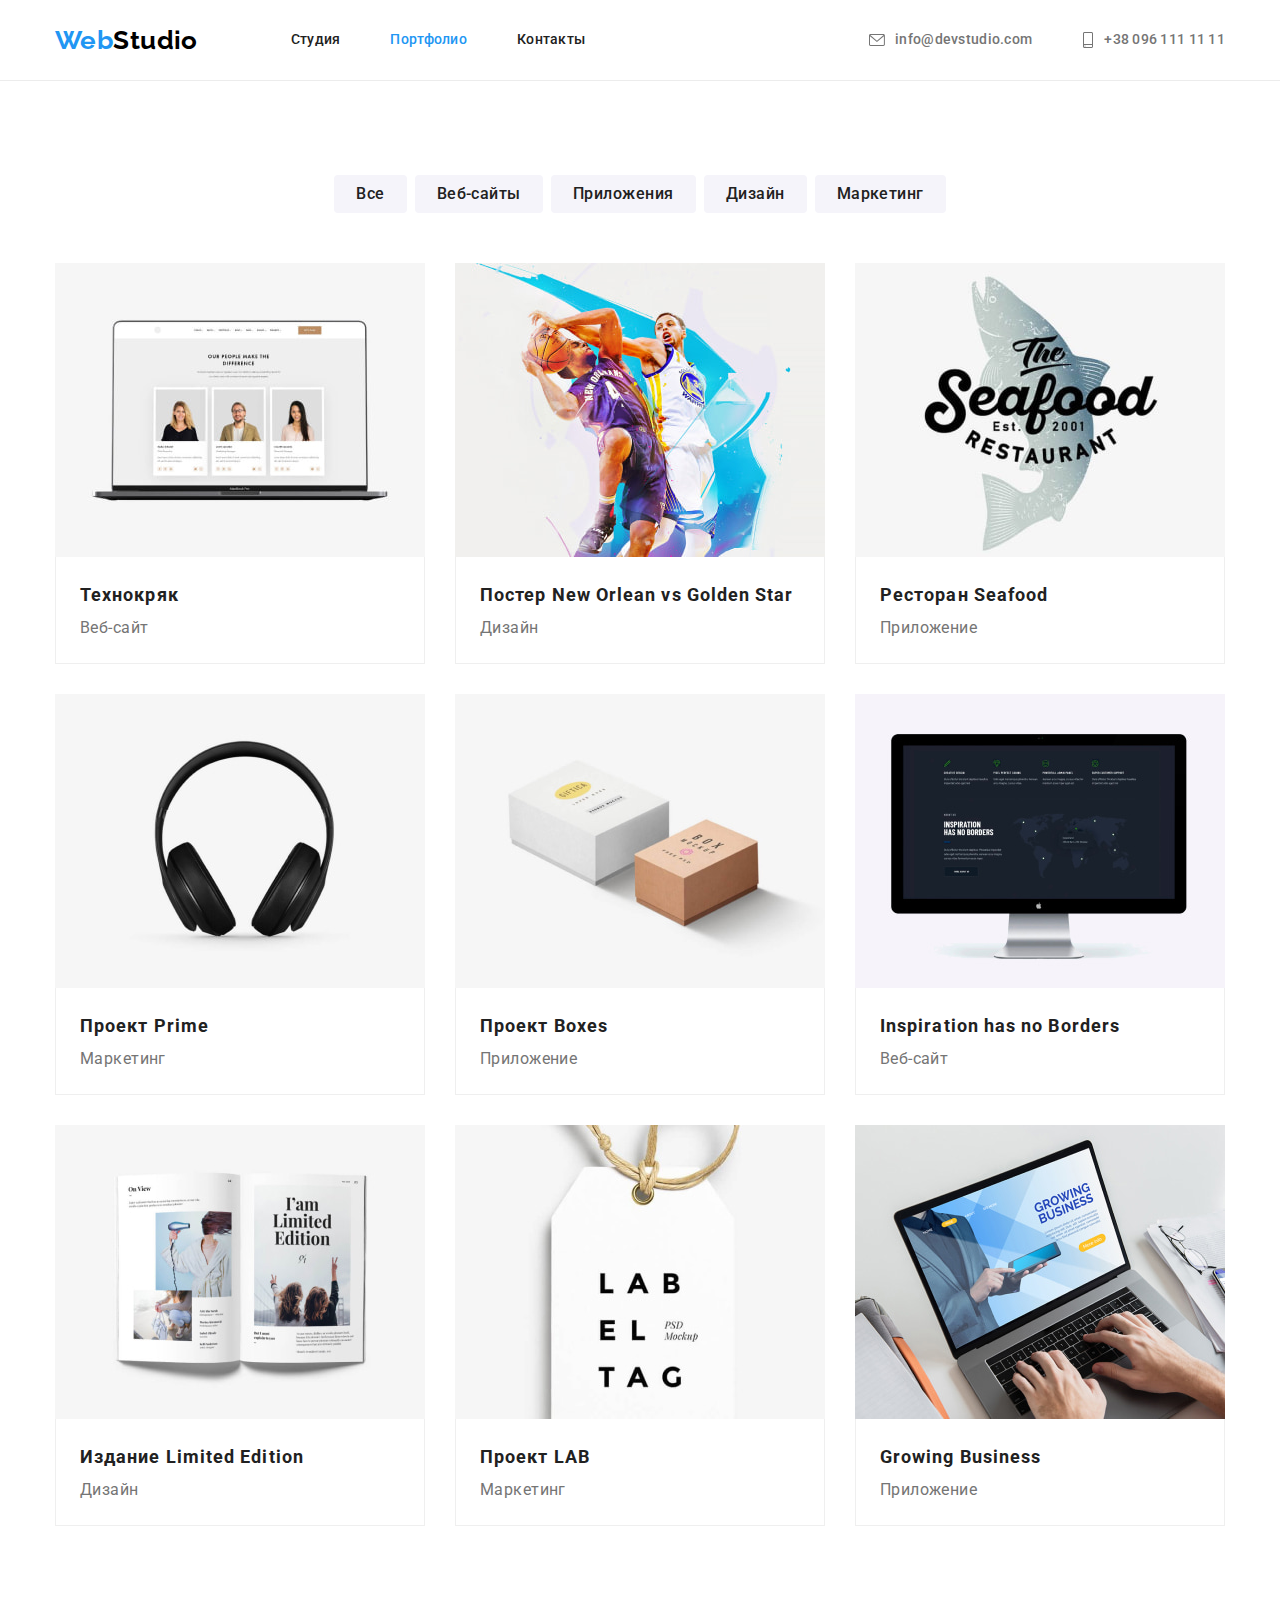
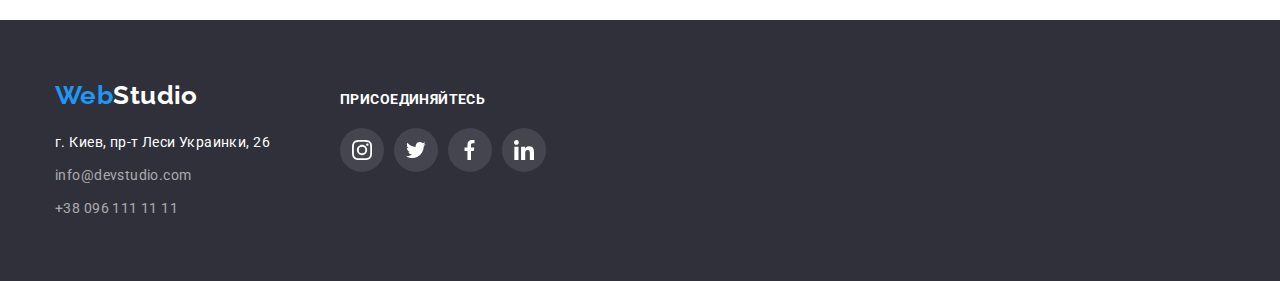
==== portfolio.html @ ef910e5f "Переніс файли з 4 ДЗ" ====
<!DOCTYPE html>
<html lang="ru">
  <head>
    <meta charset="UTF-8" />
    <meta http-equiv="X-UA-Compatible" content="IE=edge" />
    <meta name="viewport" content="width=device-width, initial-scale=1.0" />
    <title>Портфолио</title>
    <link
      rel="stylesheet"
      href="https://cdnjs.cloudflare.com/ajax/libs/modern-normalize/1.1.0/modern-normalize.min.css"
    />
    <link
      href="https://fonts.googleapis.com/css2?family=Raleway:wght@700&family=Roboto:wght@400;500;700;900&display=swap"
      rel="stylesheet"
    />
    <link rel="stylesheet" href="./css/styles.css" />
  </head>
  <body>
    <!-- header сайту -->
    <header class="header">
      <div class="container">
        <div class="header-container-nav">
          <a href="./index.html" class="logo">Web<span class="span-black">Studio</span></a>
          <nav class="header-nav">
            <ul class="header-nav-list">
              <li class="header-nav-item">
                <a href="./index.html" class="header-nav-link">Студия</a>
              </li>
              <li class="header-nav-item">
                <a href="./portfolio.html" class="header-nav-link nav-active">Портфолио</a>
              </li>
              <li class="header-nav-item"><a href="" class="header-nav-link">Контакты</a></li>
            </ul>
          </nav>
        </div>
        <ul class="header-contact-list">
          <li class="header-contact-item">
            <a href="mailto:info@devstudio.com" class="header-contact-link">
              <svg class="header-contact-item-icon" width="16" height="12">
                <use href="./images/icons.svg#icon-mail"></use>
              </svg>
              info@devstudio.com
            </a>
          </li>
          <li class="header-contact-item">
            <a href="tel:+380961111111" class="header-contact-link">
              <svg class="header-contact-item-icon" width="12" height="16">
                <use href="./images/icons.svg#icon-phone"></use>
              </svg>
              +38 096 111 11 11
            </a>
          </li>
        </ul>
      </div>
    </header>

    <!-- main сторінки -->
    <main>
      <!-- section портфоліо (заголовок h1 потрібно сховати) -->
      <section class="section">
        <div class="container">
          <h1 class="visually-hidden">Примеры работ (нужно скрыть)</h1>
          <ul class="works-nav">
            <li class="works-item-nav"><button type="button" class="btn works-btn">Все</button></li>
            <li class="works-item-nav">
              <button type="button" class="btn works-btn">Веб-сайты</button>
            </li>
            <li class="works-item-nav">
              <button type="button" class="btn works-btn">Приложения</button>
            </li>
            <li class="works-item-nav">
              <button type="button" class="btn works-btn">Дизайн</button>
            </li>
            <li class="works-item-nav">
              <button type="button" class="btn works-btn">Маркетинг</button>
            </li>
          </ul>

          <ul class="works-item-list">
            <li class="works-item">
              <a href="" class="works-item-link">
                <img src="./images/technocrack.jpg" alt="Веб-сайт фирмы Технокряк" width="370" />
                <div class="works-item-desc">
                  <h2 class="works-item-title">Технокряк</h2>
                  <p class="works-item-desc-text">Веб-сайт</p>
                </div>
              </a>
            </li>
            <li class="works-item">
              <a href="" class="works-item-link">
                <img
                  src="./images/poster-new-orlean.jpg"
                  alt="Дизайн постера New Orlean vs Golden Star"
                  width="370"
                />
                <div class="works-item-desc">
                  <h2 class="works-item-title">Постер New Orlean vs Golden Star</h2>
                  <p class="works-item-desc-text">Дизайн</p>
                </div>
              </a>
            </li>
            <li class="works-item">
              <a href="" class="works-item-link">
                <img
                  src="./images/restaurant-seafood.jpg"
                  alt="Приложение ресторана Seafood"
                  width="370"
                />
                <div class="works-item-desc">
                  <h2 class="works-item-title">Ресторан Seafood</h2>
                  <p class="works-item-desc-text">Приложение</p>
                </div>
              </a>
            </li>
            <li class="works-item">
              <a href="" class="works-item-link">
                <img
                  src="./images/project-prime.jpg"
                  alt="Маркетинг для проекта Prime"
                  width="370"
                />
                <div class="works-item-desc">
                  <h2 class="works-item-title">Проект Prime</h2>
                  <p class="works-item-desc-text">Маркетинг</p>
                </div>
              </a>
            </li>
            <li class="works-item">
              <a href="" class="works-item-link">
                <img src="./images/project-boxes.jpg" alt="Приложение для Boxes" width="370" />
                <div class="works-item-desc">
                  <h2 class="works-item-title">Проект Boxes</h2>
                  <p class="works-item-desc-text">Приложение</p>
                </div>
              </a>
            </li>
            <li class="works-item">
              <a href="" class="works-item-link">
                <img
                  src="./images/inspiration-has-no-borders.jpg"
                  alt="Веб-сайт Inspiration has no Borders"
                  width="370"
                />
                <div class="works-item-desc">
                  <h2 class="works-item-title">Inspiration has no Borders</h2>
                  <p class="works-item-desc-text">Веб-сайт</p>
                </div>
              </a>
            </li>
            <li class="works-item">
              <a href="" class="works-item-link">
                <img
                  src="./images/publisher-limited-edition.jpg"
                  alt="Дизайн для издания Limited Edition"
                  width="370"
                />
                <div class="works-item-desc">
                  <h2 class="works-item-title">Издание Limited Edition</h2>
                  <p class="works-item-desc-text">Дизайн</p>
                </div>
              </a>
            </li>
            <li class="works-item">
              <a href="" class="works-item-link">
                <img src="./images/project-lab.jpg" alt="Маркетинг для проекта LAB" width="370" />
                <div class="works-item-desc">
                  <h2 class="works-item-title">Проект LAB</h2>
                  <p class="works-item-desc-text">Маркетинг</p>
                </div>
              </a>
            </li>
            <li class="works-item">
              <a href="" class="works-item-link">
                <img
                  src="./images/growing-business.jpg"
                  alt="Приложение для Growing Business"
                  width="370"
                />
                <div class="works-item-desc">
                  <h2 class="works-item-title">Growing Business</h2>
                  <p class="works-item-desc-text">Приложение</p>
                </div>
              </a>
            </li>
          </ul>
        </div>
      </section>
    </main>

    <!-- footer сайту -->
    <footer class="footer">
      <div class="container">
        <div class="footer-left-container">
          <a href="./index.html" class="logo logo-footer"
            >Web<span class="span-white">Studio</span></a
          >
          <address class="footer-address">
            <ul>
              <li>
                <a
                  href="https://goo.gl/maps/K3Pn72QrReQsGpMP8"
                  class="footer-address-link"
                  target="_blank"
                  rel="noopener noreferrer"
                  >г. Киев, пр-т Леси Украинки, 26</a
                >
              </li>
              <li>
                <a href="mailto:info@devstudio.com" class="footer-contact-link"
                  >info@devstudio.com</a
                >
              </li>
              <li><a href="tel:+380961111111" class="footer-contact-link">+38 096 111 11 11</a></li>
            </ul>
          </address>
        </div>
        <div class="footer-center-container">
          <h3 class="footer-center-title">Присоединяйтесь</h3>
          <ul class="social-list">
            <li class="social-item">
              <a
                class="social-link footer-social"
                href="https://www.instagram.com/"
                target="_blank"
                rel="noopener noreferrer"
              >
                <svg class="social-link-svg">
                  <use href="./images/icons.svg#icon-instagram"></use>
                </svg>
              </a>
            </li>
            <li class="social-item">
              <a
                class="social-link footer-social"
                href="https://twitter.com/"
                target="_blank"
                rel="noopener noreferrer"
              >
                <svg class="social-link-svg">
                  <use href="./images/icons.svg#icon-twitter"></use>
                </svg>
              </a>
            </li>
            <li class="social-item">
              <a
                class="social-link footer-social"
                href="facebook.com"
                target="_blank"
                rel="noopener norferrer"
              >
                <svg class="social-link-svg">
                  <use href="./images/icons.svg#icon-facebook"></use>
                </svg>
              </a>
            </li>
            <li class="social-item">
              <a
                class="social-link footer-social"
                href="https://linkedin.com/"
                target="_blank"
                rel="noopener noreferrer"
              >
                <svg class="social-link-svg">
                  <use href="./images/icons.svg#icon-linkedin"></use>
                </svg>
              </a>
            </li>
          </ul>
        </div>
      </div>
    </footer>
  </body>
</html>
---- css/styles.css ----
:root {
  --background-color: #ffffff;
  --background-select-color: #f5f4fa;
  --accent-color: #2196f3;
  --body-text-color: #757575;
  --body-title-color: #212121;
  --hero-title-color: #ffffff;
  --button-hover-text-color: #ffffff;
  --footer-color: #2f303a;
  --copyright-link-color: rgba(255, 255, 255, 0.6);
  --color-white: #ffffff;
  --color-black: #000000;
  --icon-color: #afb1b8;
}

/* Скидання стилів */

h1,
h2,
h3,
h4,
h5,
h6,
p,
ul,
li {
  margin: 0;
}

img {
  display: block;
  width: 100%;
  height: auto;
}

ul {
  padding: 0;
  list-style: none;
}

a {
  text-decoration: none;
}

.container {
  width: 1200px;
  padding: 0 15px;
  margin: 0 auto;
}

body {
  font-family: 'Roboto', sans-serif;
  font-size: 14px;
  letter-spacing: 0.03em;
  color: var(--body-text-color);
  background-color: var(--background-color);
}

/* Стилізація header i footer */
.header {
  border-bottom: 1px solid #ececec;
}

.header > .container {
  display: flex;
  align-items: center;
  justify-content: space-between;
}

.logo {
  font-family: 'Raleway', sans-serif;
  font-weight: 700;
  font-size: 26px;
  line-height: 1.19;
  color: var(--accent-color);
}

.span-black {
  color: var(--color-black);
}

/* Стилізація навігації */
.header-container-nav {
  display: inline-flex;
  align-items: center;
}

.header-nav {
  margin-left: 93px;
}

.header-nav-list {
  display: inline-flex;
}

.header-nav-item:not(:last-child),
.header-contact-item:not(:last-child) {
  margin-right: 50px;
}

.header-nav-link,
.header-contact-link {
  display: block;
  font-weight: 500;
  line-height: 1.14;
  letter-spacing: 0.02em;
  padding: 32px 0;
}

.header-nav-link {
  color: var(--body-title-color);
}

.nav-active {
  color: var(--accent-color);
}

.header-contact-list {
  display: inline-flex;
}

.header-contact-item:hover .header-contact-item-icon {
  fill: var(--accent-color);
}

.header-contact-link {
  display: flex;
  align-items: center;
  color: var(--body-text-color);
}

.header-contact-item-icon {
  margin-right: 10px;
  fill: currentColor;
}

.header-contact-item .header-contact-link:hover,
.header-contact-item:hover .header-contact-link,
.header-contact-item .header-contact-link:focus,
.header-nav-item .header-nav-link:hover,
.header-nav-item .header-nav-link:focus,
.footer-contact-link:hover,
.footer-contact-link:focus,
.footer-address-link:hover,
.footer-address-link:focus {
  color: var(--accent-color);
}

/* Стилізація кнопок */
.btn {
  border: none;
  border-radius: 4px;
  font-family: inherit;
  font-weight: 500;
  font-size: 16px;
  line-height: 1.63;
  text-align: center;
  letter-spacing: 0.03em;
  color: var(--body-title-color);
  background-color: var(--background-select-color);
  cursor: pointer;
}

.btn-hero {
  padding: 10px 32px;
  font-weight: 700;
  line-height: 1.87;
  letter-spacing: 0.06em;
  color: var(--button-hover-text-color);
  background-color: var(--accent-color);
  box-shadow: 0px 4px 4px rgba(0, 0, 0, 0.15);
}

.btn-hero:hover,
.btn-hero:focus {
  background: #188ce8;
}

.works-btn {
  padding: 6px 22px;
}

.works-btn:active,
.works-btn:hover,
.works-btn:focus {
  background-color: var(--accent-color);
  color: var(--button-hover-text-color);
  box-shadow: 0px 3px 1px rgba(0, 0, 0, 0.1), 0px 1px 2px rgba(0, 0, 0, 0.08),
    0px 2px 2px rgba(0, 0, 0, 0.12);
}

/* Стилізація Героя */
.hero {
  padding-top: 200px;
  padding-bottom: 200px;
  background: linear-gradient(rgba(47, 48, 58, 0.4), rgba(47, 48, 58, 0.4)), url(../images/Img.jpg);
  background-repeat: no-repeat;
  background-position: center;
  background-size: 1600px;
  max-width: 1600px;
  margin: 0 auto;
}

.hero .container {
  text-align: center;
}

.hero-title {
  margin-bottom: 30px;
  font-weight: 900;
  font-size: 44px;
  line-height: 1.36;
  text-align: center;
  letter-spacing: 0.06em;
  text-transform: uppercase;
  color: var(--hero-title-color);
}

/* Стилізація Преимущества */
.section {
  padding-top: 94px;
  padding-bottom: 94px;
}

.visually-hidden {
  position: absolute;
  width: 1px;
  height: 1px;
  margin: -1px;
  border: 0;
  padding: 0;
  white-space: nowrap;
  clip-path: inset(100%);
  clip: rect(0 0 0 0);
  overflow: hidden;
}

.advantages-list {
  display: flex;
}

.advantages-item {
  width: 270px;
}

.advantages-item:not(:last-child) {
  margin-right: 30px;
}

.advantages-img-bcg {
  display: flex;
  align-items: center;
  justify-content: center;
  height: 120px;
  margin-bottom: 30px;
  background-color: var(--background-select-color);
  border-radius: 4px;
}
.advantages-img {
  width: 70px;
  height: 70px;
}

.advantages-title {
  margin-bottom: 10px;
  font-size: 14px;
  font-weight: 700;
  line-height: 1.14;
  text-transform: uppercase;
  color: var(--body-title-color);
}

.advantages-desc {
  line-height: 1.71;
}

/* Стилізація Чем мы занимаемся*/
.activity-container {
  padding-top: 0;
}

.section-title {
  margin-bottom: 50px;
  font-weight: 700;
  font-size: 36px;
  line-height: 1.17;
  text-align: center;
  color: var(--body-title-color);
}

.activity-list {
  display: flex;
}

.activity-item:not(:last-child) {
  margin-right: 30px;
}

/* Стилізація Наша команд*/
.team {
  background-color: var(--background-select-color);
}

.team-list {
  display: flex;
}

.team-item {
  width: 270px;
  border-radius: 0 0 4px 4px;
  background-color: var(--color-white);
  box-shadow: 0px 1px 3px rgba(0, 0, 0, 0.12), 0px 1px 1px rgba(0, 0, 0, 0.14),
    0px 2px 1px rgba(0, 0, 0, 0.2);
}

.team-item:not(:last-child) {
  margin-right: 30px;
}

.team-div-desc {
  padding-top: 30px;
  padding-bottom: 30px;
}

.team-member-title,
.team-member-desc {
  font-size: 16px;
  line-height: 1.19;
  text-align: center;
}

.team-member-title {
  margin-bottom: 10px;
  font-weight: 500;
  color: var(--body-title-color);
}

.team-member-desc {
  margin-bottom: 16px;
}

.social-list {
  display: flex;
  justify-content: center;
}
.social-item {
  width: 44px;
  height: 44px;
}

.social-item:not(:last-child) {
  margin-right: 10px;
}

.social-link {
  display: flex;
  align-items: center;
  justify-content: center;
  width: 100%;
  height: 100%;
  border-radius: 50%;
}

.social-link:hover,
.social-link:focus {
  background-color: var(--accent-color);
}

.social-link-svg {
  width: 20px;
  height: 20px;
  fill: var(--icon-color);
}

.social-link:hover .social-link-svg,
.social-link:focus .social-link-svg {
  fill: var(--color-white);
}

/* Стидізація Постоянние клиенты */
.our-clients {
  display: inline-flex;
}
.our-clients-item {
  width: 170px;
  height: 92px;
}

.our-clients-item:not(:last-child) {
  margin-right: 30px;
}
.our-clients-link {
  display: flex;
  justify-content: center;
  align-items: center;
  width: 100%;
  height: 100%;
  border: 1px solid var(--icon-color);
  border-radius: 4px;
}

.our-clients-logo {
  width: 106px;
  height: 60px;
  fill: var(--icon-color);
}

.our-clients-link:hover .our-clients-logo,
.our-clients-link:focus .our-clients-logo {
  fill: var(--accent-color);
}

.our-clients-link:hover,
.our-clients-link:focus {
  border-color: var(--accent-color);
}

/* Стилізація footer */

.footer {
  padding-top: 60px;
  padding-bottom: 60px;
  background-color: var(--footer-color);
}

.logo-footer {
  display: block;
  margin-bottom: 20px;
}

.span-white {
  color: var(--color-white);
}

.footer-address {
  font-style: normal;
}

.footer-address-link {
  display: block;
  line-height: 1.71;
  color: var(--color-white);
}

.footer-contact-link {
  display: block;
  line-height: 1.71;
  color: var(--copyright-link-color);
}

.footer-address li:not(:last-child) {
  margin-bottom: 9px;
}

.footer > .container {
  display: flex;
  align-items: baseline;
}

.footer-left-container {
  margin-right: 70px;
}

.footer-center-title {
  margin-bottom: 20px;
  font-size: 14px;
  line-height: 1.14;
  text-transform: uppercase;
  color: var(--color-white);
}

.footer-social {
  background-color: rgba(255, 255, 255, 0.1);
}

.footer-social > .social-link-svg {
  fill: var(--color-white);
}

/* Стилізація сторінки Портфолио */
.works-nav {
  display: flex;
  justify-content: center;
  margin-bottom: 50px;
}

.works-item-nav:not(:last-child) {
  margin-right: 8px;
}

.works-item-list {
  display: flex;
  flex-wrap: wrap;
  margin-top: -30px;
  margin-left: -30px;
}

.works-item-link {
  display: block;
}

.works-item-link:hover,
.works-item-link:focus {
  box-shadow: 0px 1px 1px rgba(0, 0, 0, 0.12), 0px 4px 4px rgba(0, 0, 0, 0.06),
    1px 4px 6px rgba(0, 0, 0, 0.16);
  cursor: pointer;
}

.works-item-list > .works-item {
  flex-basis: calc(100% / 3 - 30px);
  margin-top: 30px;
  margin-left: 30px;
}

.works-item-desc {
  padding: 20px 24px;
  background: var(--color-white);
  border-width: 0 1px 1px 1px;
  border-style: solid;
  border-color: #efefef;
}

.works-item-title {
  font-weight: 700;
  font-size: 18px;
  line-height: 2;
  letter-spacing: 0.06em;
  color: var(--body-title-color);
}

.works-item-desc-text {
  display: block;
  font-size: 16px;
  line-height: 1.87;
  color: var(--body-text-color);
}
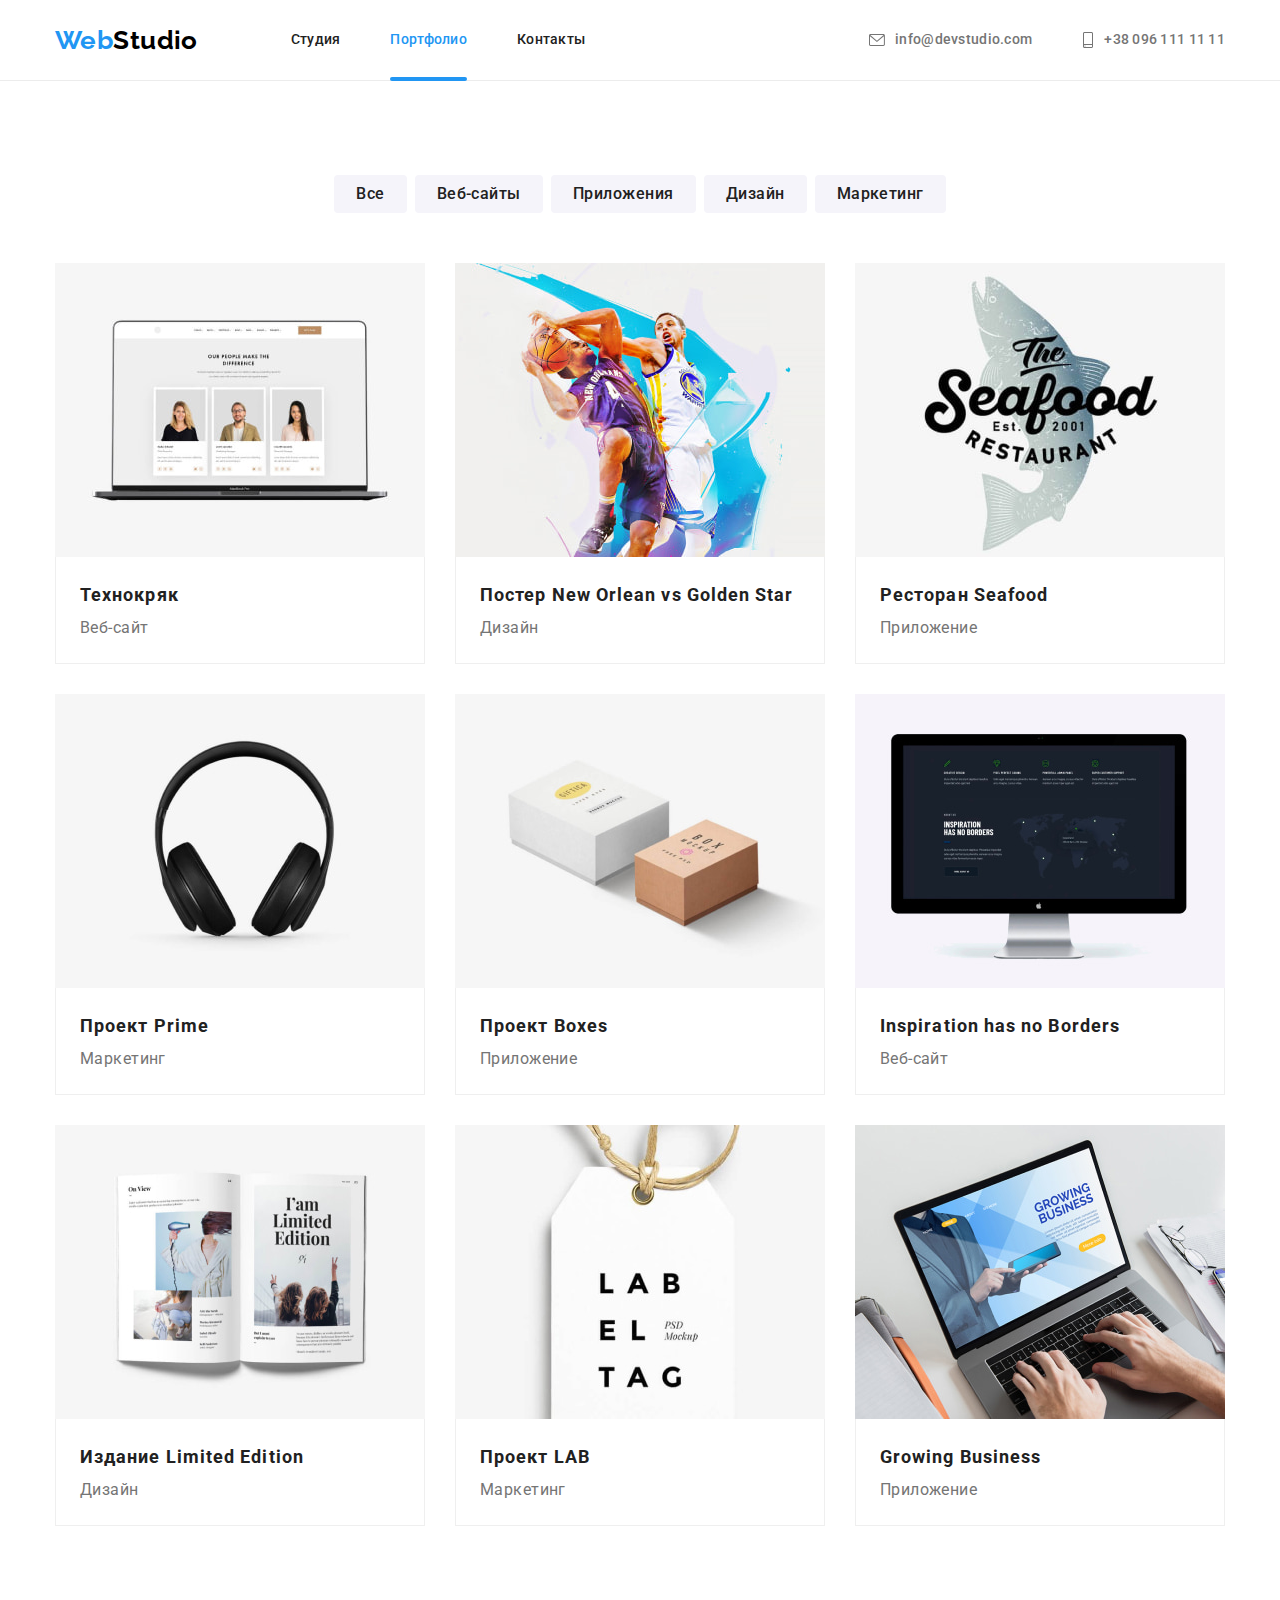
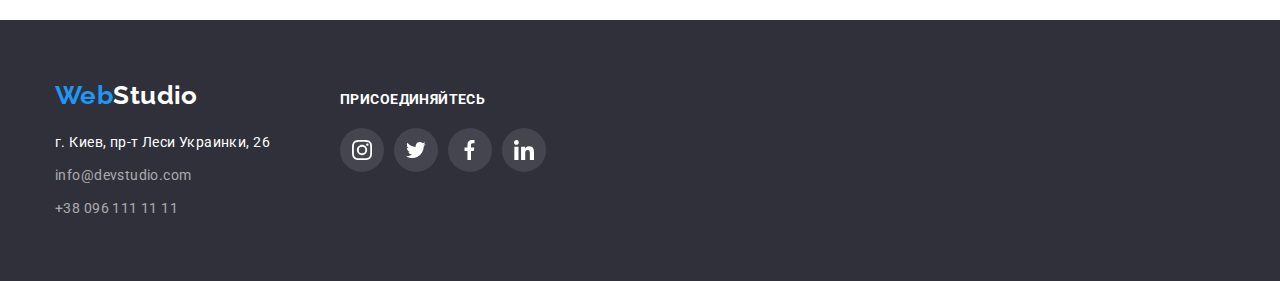
==== commit 401f26af: "Готове 5 ДЗ" ====
--- a/portfolio.html
+++ b/portfolio.html
@@ -79,7 +79,16 @@
           <ul class="works-item-list">
             <li class="works-item">
               <a href="" class="works-item-link">
-                <img src="./images/technocrack.jpg" alt="Веб-сайт фирмы Технокряк" width="370" />
+                <div class="works-item-img">
+                  <img src="./images/technocrack.jpg" alt="Веб-сайт фирмы Технокряк" width="370" />
+                  <div class="works-overlay">
+                    <p class="works-overlay-desc">
+                      Технокряк это современная площадка распространения коронавируса. Компании
+                      используют эту платформу для цифрового шпионажа и атак на защищённые сервера
+                      конкурентов
+                    </p>
+                  </div>
+                </div>
                 <div class="works-item-desc">
                   <h2 class="works-item-title">Технокряк</h2>
                   <p class="works-item-desc-text">Веб-сайт</p>
@@ -88,11 +97,19 @@
             </li>
             <li class="works-item">
               <a href="" class="works-item-link">
-                <img
-                  src="./images/poster-new-orlean.jpg"
-                  alt="Дизайн постера New Orlean vs Golden Star"
-                  width="370"
-                />
+                <div class="works-item-img">
+                  <img
+                    src="./images/poster-new-orlean.jpg"
+                    alt="Дизайн постера New Orlean vs Golden Star"
+                    width="370"
+                  />
+                  <div class="works-overlay">
+                    <p class="works-overlay-desc">
+                      Lorem ipsum dolor sit amet consectetur adipisicing elit. Velit accusantium
+                      eveniet cupiditate consequuntur neque numquam labore quia. Sint, quis impedit.
+                    </p>
+                  </div>
+                </div>
                 <div class="works-item-desc">
                   <h2 class="works-item-title">Постер New Orlean vs Golden Star</h2>
                   <p class="works-item-desc-text">Дизайн</p>
@@ -101,11 +118,21 @@
             </li>
             <li class="works-item">
               <a href="" class="works-item-link">
-                <img
-                  src="./images/restaurant-seafood.jpg"
-                  alt="Приложение ресторана Seafood"
-                  width="370"
-                />
+                <div class="works-item-img">
+                  <img
+                    src="./images/restaurant-seafood.jpg"
+                    alt="Приложение ресторана Seafood"
+                    width="370"
+                  />
+                  <div class="works-overlay">
+                    <p class="works-overlay-desc">
+                      Lorem ipsum dolor sit amet consectetur adipisicing elit. Ullam, adipisci?
+                      Minima non exercitationem nulla molestias esse accusantium nam ducimus
+                      similique labore quasi dolorem voluptate iste commodi aspernatur, mollitia
+                      saepe repudiandae?
+                    </p>
+                  </div>
+                </div>
                 <div class="works-item-desc">
                   <h2 class="works-item-title">Ресторан Seafood</h2>
                   <p class="works-item-desc-text">Приложение</p>
@@ -114,11 +141,21 @@
             </li>
             <li class="works-item">
               <a href="" class="works-item-link">
-                <img
-                  src="./images/project-prime.jpg"
-                  alt="Маркетинг для проекта Prime"
-                  width="370"
-                />
+                <div class="works-item-img">
+                  <img
+                    src="./images/project-prime.jpg"
+                    alt="Маркетинг для проекта Prime"
+                    width="370"
+                  />
+                  <div class="works-overlay">
+                    <p class="works-overlay-desc">
+                      Lorem ipsum dolor sit amet consectetur adipisicing elit. Ullam, adipisci?
+                      Minima non exercitationem nulla molestias esse accusantium nam ducimus
+                      similique labore quasi dolorem voluptate iste commodi aspernatur, mollitia
+                      saepe repudiandae?
+                    </p>
+                  </div>
+                </div>
                 <div class="works-item-desc">
                   <h2 class="works-item-title">Проект Prime</h2>
                   <p class="works-item-desc-text">Маркетинг</p>
@@ -127,7 +164,16 @@
             </li>
             <li class="works-item">
               <a href="" class="works-item-link">
-                <img src="./images/project-boxes.jpg" alt="Приложение для Boxes" width="370" />
+                <div class="works-item-img">
+                  <img src="./images/project-boxes.jpg" alt="Приложение для Boxes" width="370" />
+                  <div class="works-overlay">
+                    <p class="works-overlay-desc">
+                      Lorem ipsum dolor sit amet consectetur adipisicing elit. Tenetur, expedita
+                      illo sed atque quam accusamus hic fugiat vel suscipit, dolores culpa placeat,
+                      sequi maiores!
+                    </p>
+                  </div>
+                </div>
                 <div class="works-item-desc">
                   <h2 class="works-item-title">Проект Boxes</h2>
                   <p class="works-item-desc-text">Приложение</p>
@@ -136,11 +182,20 @@
             </li>
             <li class="works-item">
               <a href="" class="works-item-link">
-                <img
-                  src="./images/inspiration-has-no-borders.jpg"
-                  alt="Веб-сайт Inspiration has no Borders"
-                  width="370"
-                />
+                <div class="works-item-img">
+                  <img
+                    src="./images/inspiration-has-no-borders.jpg"
+                    alt="Веб-сайт Inspiration has no Borders"
+                    width="370"
+                  />
+                  <div class="works-overlay">
+                    <p class="works-overlay-desc">
+                      Lorem ipsum dolor sit amet consectetur adipisicing elit. Tenetur, expedita
+                      illo sed atque quam accusamus hic fugiat vel suscipit, dolores culpa placeat,
+                      sequi maiores!
+                    </p>
+                  </div>
+                </div>
                 <div class="works-item-desc">
                   <h2 class="works-item-title">Inspiration has no Borders</h2>
                   <p class="works-item-desc-text">Веб-сайт</p>
@@ -149,11 +204,20 @@
             </li>
             <li class="works-item">
               <a href="" class="works-item-link">
-                <img
-                  src="./images/publisher-limited-edition.jpg"
-                  alt="Дизайн для издания Limited Edition"
-                  width="370"
-                />
+                <div class="works-item-img">
+                  <img
+                    src="./images/publisher-limited-edition.jpg"
+                    alt="Дизайн для издания Limited Edition"
+                    width="370"
+                  />
+                  <div class="works-overlay">
+                    <p class="works-overlay-desc">
+                      Lorem ipsum dolor sit amet consectetur adipisicing elit. Consequuntur,
+                      adipisci impedit. Ipsum iste nobis maxime labore explicabo commodi possimus ex
+                      totam vitae, consectetur eaque molestias illo ratione. Et, excepturi placeat?
+                    </p>
+                  </div>
+                </div>
                 <div class="works-item-desc">
                   <h2 class="works-item-title">Издание Limited Edition</h2>
                   <p class="works-item-desc-text">Дизайн</p>
@@ -162,7 +226,16 @@
             </li>
             <li class="works-item">
               <a href="" class="works-item-link">
-                <img src="./images/project-lab.jpg" alt="Маркетинг для проекта LAB" width="370" />
+                <div class="works-item-img">
+                  <img src="./images/project-lab.jpg" alt="Маркетинг для проекта LAB" width="370" />
+                  <div class="works-overlay">
+                    <p class="works-overlay-desc">
+                      Lorem ipsum dolor sit amet consectetur adipisicing elit. Consequuntur,
+                      adipisci impedit. Ipsum iste nobis maxime labore explicabo commodi possimus ex
+                      totam vitae, consectetur eaque molestias illo ratione. Et, excepturi placeat?
+                    </p>
+                  </div>
+                </div>
                 <div class="works-item-desc">
                   <h2 class="works-item-title">Проект LAB</h2>
                   <p class="works-item-desc-text">Маркетинг</p>
@@ -171,11 +244,20 @@
             </li>
             <li class="works-item">
               <a href="" class="works-item-link">
-                <img
-                  src="./images/growing-business.jpg"
-                  alt="Приложение для Growing Business"
-                  width="370"
-                />
+                <div class="works-item-img">
+                  <img
+                    src="./images/growing-business.jpg"
+                    alt="Приложение для Growing Business"
+                    width="370"
+                  />
+                  <div class="works-overlay">
+                    <p class="works-overlay-desc">
+                      Lorem ipsum dolor sit amet consectetur adipisicing elit. Consequuntur,
+                      adipisci impedit. Ipsum iste nobis maxime labore explicabo commodi possimus ex
+                      totam vitae, consectetur eaque molestias illo ratione. Et, excepturi placeat?
+                    </p>
+                  </div>
+                </div>
                 <div class="works-item-desc">
                   <h2 class="works-item-title">Growing Business</h2>
                   <p class="works-item-desc-text">Приложение</p>
@@ -269,5 +351,8 @@
         </div>
       </div>
     </footer>
+
+    <!-- Підключення js -->
+    <script src="./js/modal.js"></script>
   </body>
 </html>
--- a/css/styles.css
+++ b/css/styles.css
@@ -11,10 +11,12 @@
   --color-white: #ffffff;
   --color-black: #000000;
   --icon-color: #afb1b8;
+  --timing-function: cubic-bezier(0.4, 0, 0.2, 1);
+  --overlay-works-color: rgba(33, 150, 243, 0.9);
+  --backdrop-background-color: rgba(0, 0, 0, 0.2);
 }
 
 /* Скидання стилів */
-
 h1,
 h2,
 h3,
@@ -29,7 +31,7 @@
 
 img {
   display: block;
-  width: 100%;
+  max-width: 100%;
   height: auto;
 }
 
@@ -112,9 +114,20 @@
 }
 
 .nav-active {
+  position: relative;
   color: var(--accent-color);
 }
 
+.nav-active::after {
+  content: '';
+  position: absolute;
+  width: 100%;
+  height: 4px;
+  bottom: -1px;
+  left: 0;
+  border-radius: 2px;
+  background-color: var(--accent-color);
+}
 .header-contact-list {
   display: inline-flex;
 }
@@ -292,8 +305,27 @@
   display: flex;
 }
 
+.activity-item {
+  position: relative;
+}
+
 .activity-item:not(:last-child) {
   margin-right: 30px;
+}
+
+.activity-title {
+  position: absolute;
+  bottom: 0;
+  left: 0;
+  width: 100%;
+  height: 70px;
+  padding-top: 27px;
+  padding-bottom: 27px;
+  font-size: 14px;
+  text-align: center;
+  text-transform: uppercase;
+  color: var(--color-white);
+  background-color: rgba(47, 48, 58, 0.8);
 }
 
 /* Стилізація Наша команд*/
@@ -415,6 +447,73 @@
   border-color: var(--accent-color);
 }
 
+/* Стилізація backdrop */
+.backdrop-container {
+  position: fixed;
+  top: 0;
+  left: 0;
+  width: 100%;
+  height: 100%;
+  background-color: var(--backdrop-background-color);
+  opacity: 1;
+  transition: opacity 250ms var(--timing-function);
+}
+
+.backdrop-container.is-hidden {
+  opacity: 0;
+  pointer-events: none;
+  visibility: hidden;
+  transition: opacity 250ms var(--timing-function);
+}
+
+.backdrop-container.is-hidden .backdrop-box {
+  transform: translate(-50%, -50%) scale(0.8);
+  transition: transform 250ms var(--timing-function);
+}
+
+.backdrop-box {
+  position: absolute;
+  top: 50%;
+  left: 50%;
+  width: 528px;
+  height: 581px;
+  background-color: var(--color-white);
+  box-shadow: 0px 1px 3px rgba(0, 0, 0, 0.12), 0px 1px 1px rgba(0, 0, 0, 0.14),
+    0px 2px 1px rgba(0, 0, 0, 0.2);
+  border-radius: 4px;
+  transform: translate(-50%, -50%) scale(1);
+  transition: transform 250ms var(--timing-function);
+}
+
+.btn-backdrop-close {
+  position: absolute;
+  top: 8px;
+  right: 8px;
+
+  width: 30px;
+  height: 30px;
+
+  display: flex;
+  align-items: center;
+  justify-content: center;
+
+  background-color: transparent;
+  border-radius: 50%;
+  border: 1px solid rgba(0, 0, 0, 0.1);
+
+  cursor: pointer;
+}
+
+.btn-backdrop-close:hover .backdrop-close,
+.btn-backdrop-close:focus .backdrop-close {
+  fill: var(--accent-color);
+}
+
+.backdrop-close {
+  width: 11px;
+  height: 11px;
+  fill: var(--color-black);
+}
 /* Стилізація footer */
 
 .footer {
@@ -512,6 +611,34 @@
   margin-left: 30px;
 }
 
+.works-item-img {
+  position: relative;
+  overflow: hidden;
+}
+.works-overlay {
+  position: absolute;
+  width: 100%;
+  height: 100%;
+  display: flex;
+  align-items: center;
+  background-color: var(--overlay-works-color);
+
+  transform: translate(0, 0);
+
+  transition: transform 250ms var(--timing-function);
+}
+
+.works-item-link:hover .works-overlay {
+  transform: translate(0, -100%);
+}
+
+.works-overlay-desc {
+  padding: 24px;
+  font-size: 18px;
+  line-height: 1.56;
+  color: var(--color-white);
+}
+
 .works-item-desc {
   padding: 20px 24px;
   background: var(--color-white);
